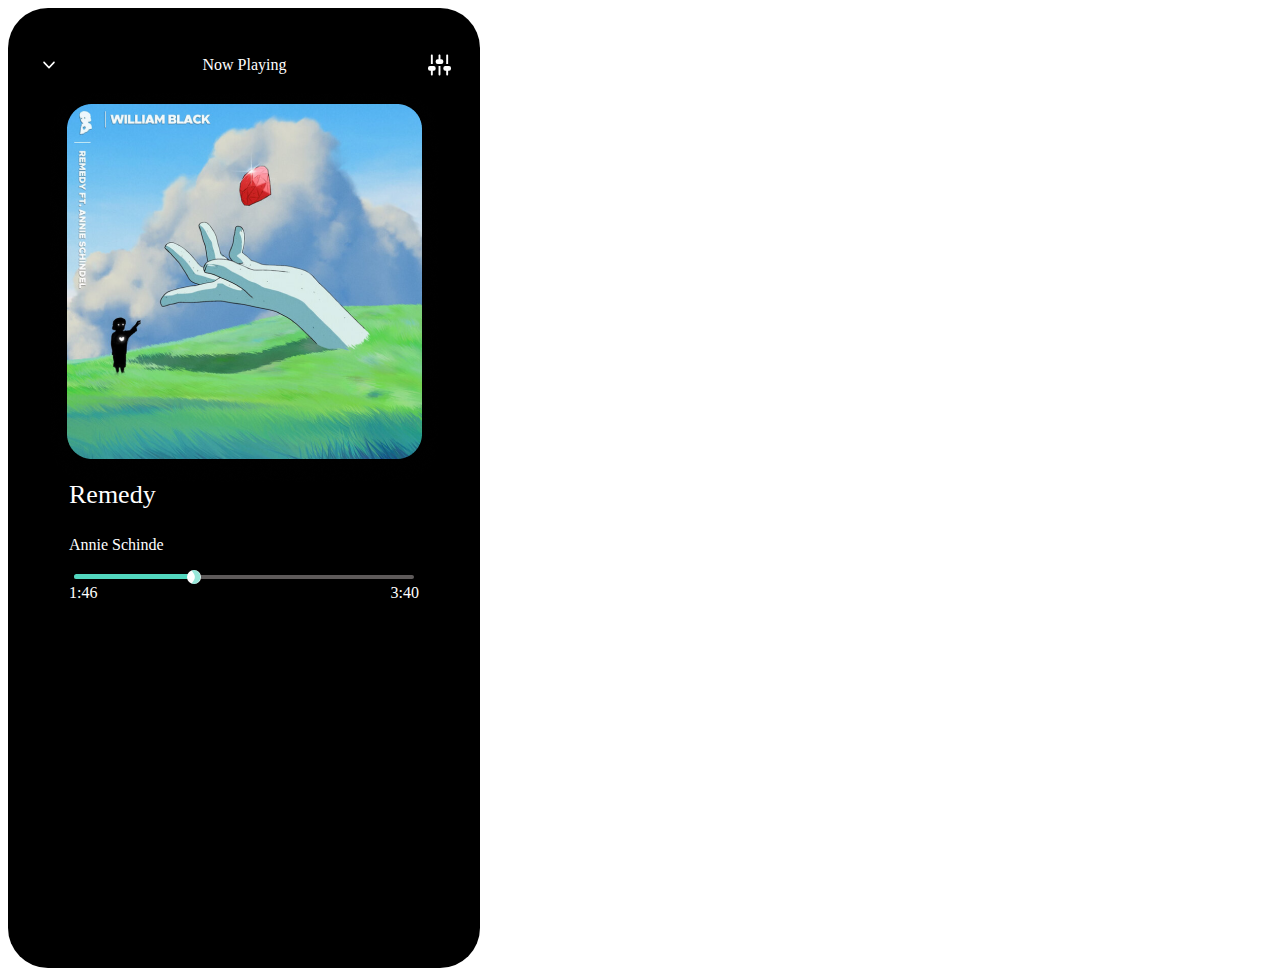
==== Public/index.html @ 4e293e4d "feat: base files added - first page structured" ====
<!DOCTYPE html>
<html lang="en">
  <head>
    <meta charset="UTF-8" />
    <meta name="viewport" content="width=device-width, initial-scale=1.0" />
    <title>Document</title>
    <link rel="stylesheet" href="index.css" />
  </head>
  <body>
    <div class="app">
      <div class="header">
        <img src="assets/icons/down.svg" alt="down" />
        <p>Now Playing</p>
        <img src="assets/icons/Settings.svg" alt="settings" />
      </div>
      <div class="cover">
        <div>
          <img src="assets/icons/song-cover.png" alt="cover" />
        </div>
      </div>
      <div class="song">
        <p class="song-title">Remedy</p>
        <p class="singer">Annie Schinde</p>
        <div class="seek-bar">
          <img src="assets/icons/SeekBar.svg" alt="" />
          <!-- <input class="slider" type="range" min="1" max="100" value="50"> -->
        </div>
        <div class="song-timing">
          <span>1:46</span>
          <span>3:40</span>
        </div>
      </div>
      <div class="song-reactions"></div>
      <div class="next-track"></div>
      <div class="play-control"></div>
    </div>
  </body>
</html>
---- Public/index.css ----
.title {
  font-size: 50px;
  color: blue;
}

.app {
  width: 414px;
  height: 896px;
  padding: 32px 29px;
  background-color: black;
  border-radius: 40px;
}

.header {
  display: flex;
  justify-content: space-between;
}
.header p {
  color: white;
}

.cover {
  display: flex;
  justify-content: center;
}

.song {
  color: white;
  padding: 0 32px;
  margin-top: -2.2rem;
}

.song-title {
  font-size: 26px;
}

.singer {
  font-size: 16px;
}

.seek-bar {
  display: flex;
  justify-content: center;
}

.slider {
  width: 400px;
}

.song-timing {
  display: flex;
  justify-content: space-between;
}

/*# sourceMappingURL=index.css.map */
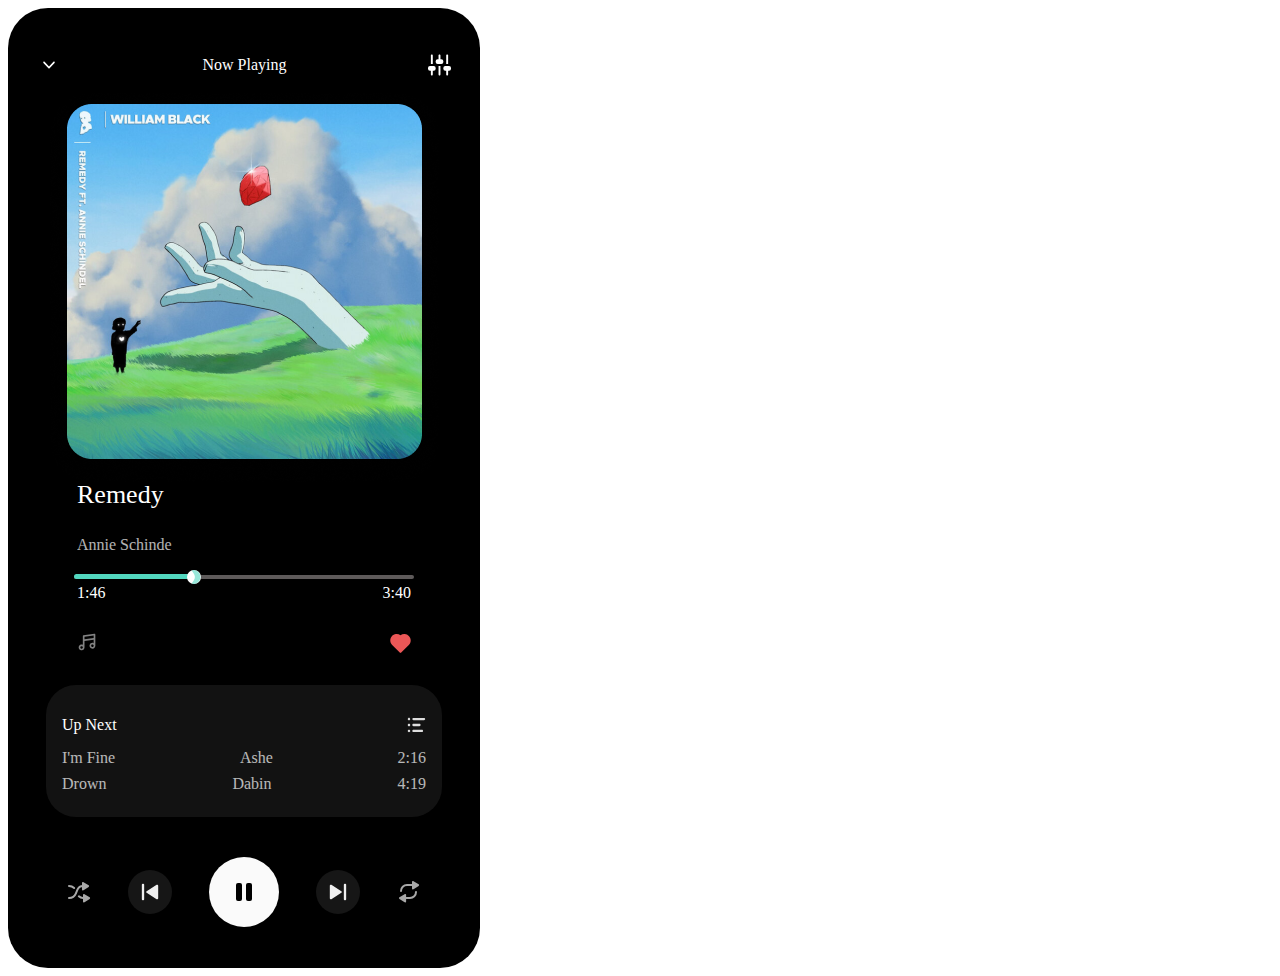
==== commit 96dab955: "first page done" ====
--- a/Public/index.html
+++ b/Public/index.html
@@ -30,9 +30,35 @@
           <span>3:40</span>
         </div>
       </div>
-      <div class="song-reactions"></div>
-      <div class="next-track"></div>
-      <div class="play-control"></div>
+      <div class="song-reactions">
+        <img src="assets/icons/music-notes-icon.svg" alt="" />
+        <img src="assets/icons/Vector.svg" alt="" />
+      </div>
+      <div class="next-track">
+        <div class="next-track-wrapper">
+          <div class="track">
+            <span>Up Next</span>
+            <img src="assets/icons/XMLID.svg" alt="" />
+          </div>
+          <div class="track">
+            <span>I'm Fine</span>
+            <span>Ashe</span>
+            <span>2:16</span>
+          </div>
+          <div class="track">
+            <span>Drown</span>
+            <span>Dabin</span>
+            <span>4:19</span>
+          </div>
+        </div>
+      </div>
+      <div class="play-control">
+        <img src="assets/icons/Shuffle.svg" alt="" />
+        <img src="assets/icons/Skip back.svg" alt="" />
+        <img src="assets/icons/Pause.svg" alt="" />
+        <img src="assets/icons/Skip Fwd.svg" alt="" />
+        <img src="assets/icons/Repeat.svg" alt="" />
+      </div>
     </div>
   </body>
 </html>
--- a/Public/index.css
+++ b/Public/index.css
@@ -26,7 +26,7 @@
 
 .song {
   color: white;
-  padding: 0 32px;
+  padding: 0 40px;
   margin-top: -2.2rem;
 }
 
@@ -36,6 +36,7 @@
 
 .singer {
   font-size: 16px;
+  opacity: 0.7;
 }
 
 .seek-bar {
@@ -52,4 +53,48 @@
   justify-content: space-between;
 }
 
+.song-reactions {
+  display: flex;
+  justify-content: space-between;
+  padding: 0 40px;
+}
+
+.song-reactions {
+  margin-top: 30px;
+  margin-bottom: 30px;
+}
+
+.next-track {
+  display: flex;
+  justify-content: center;
+}
+
+.next-track-wrapper {
+  width: 364px;
+  height: 100px;
+  border-radius: 30px;
+  background-color: rgb(18, 18, 18);
+  padding: 1rem;
+}
+
+.track {
+  display: flex;
+  justify-content: space-between;
+  color: white;
+  opacity: 70%;
+  margin-top: 8px;
+}
+
+.track:first-child {
+  line-height: 2;
+  opacity: 100%;
+}
+
+.play-control {
+  display: flex;
+  justify-content: space-between;
+  padding: 30px;
+  margin-top: 10px;
+}
+
 /*# sourceMappingURL=index.css.map */
